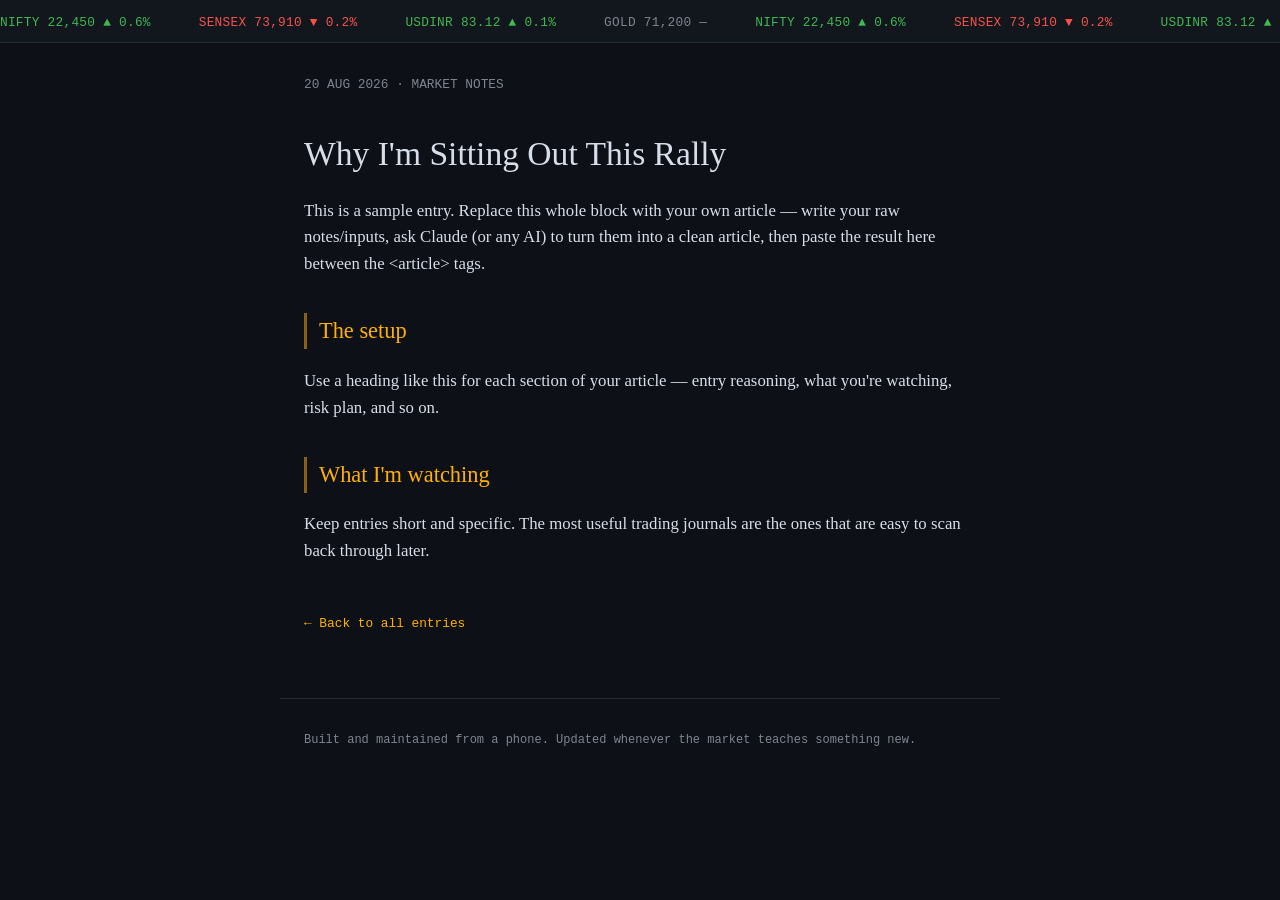
==== articles/first-entry.html @ 8c855058 "Initial site" ====
<!DOCTYPE html>
<html lang="en">
<head>
<meta charset="UTF-8">
<meta name="viewport" content="width=device-width, initial-scale=1.0">
<title>Why I'm Sitting Out This Rally — The Trading Desk</title>
<link rel="stylesheet" href="../style.css">
</head>
<body>

<div class="ticker-bar">
  <div class="ticker-track">
    <span class="up">NIFTY 22,450 ▲ 0.6%</span>
    <span class="down">SENSEX 73,910 ▼ 0.2%</span>
    <span class="up">USDINR 83.12 ▲ 0.1%</span>
    <span>GOLD 71,200 —</span>
    <span class="up">NIFTY 22,450 ▲ 0.6%</span>
    <span class="down">SENSEX 73,910 ▼ 0.2%</span>
    <span class="up">USDINR 83.12 ▲ 0.1%</span>
    <span>GOLD 71,200 —</span>
  </div>
</div>

<main>
  <article class="post">
    <span class="post-meta">20 AUG 2026 · MARKET NOTES</span>
    <h1>Why I'm Sitting Out This Rally</h1>

    <p>
      This is a sample entry. Replace this whole block with your own article —
      write your raw notes/inputs, ask Claude (or any AI) to turn them into a
      clean article, then paste the result here between the &lt;article&gt; tags.
    </p>

    <h2>The setup</h2>
    <p>
      Use a heading like this for each section of your article — entry reasoning,
      what you're watching, risk plan, and so on.
    </p>

    <h2>What I'm watching</h2>
    <p>
      Keep entries short and specific. The most useful trading journals are
      the ones that are easy to scan back through later.
    </p>

    <a class="back-link" href="../index.html">← Back to all entries</a>
  </article>
</main>

<footer>
  Built and maintained from a phone. Updated whenever the market teaches something new.
</footer>

</body>
</html>
---- style.css ----
:root {
  --bg: #0d1117;
  --bg-raised: #12161d;
  --ink: #d8dee9;
  --ink-dim: #7d8590;
  --amber: #ffb000;
  --amber-dim: #8a6111;
  --green: #3fb950;
  --red: #f85149;
  --rule: #232b36;
  --serif: Georgia, 'Times New Roman', serif;
  --mono: 'JetBrains Mono', 'Courier New', monospace;
}

* { box-sizing: border-box; }

body {
  margin: 0;
  background: var(--bg);
  color: var(--ink);
  font-family: var(--serif);
  line-height: 1.6;
}

/* --- Ticker header: the signature element --- */
.ticker-bar {
  background: var(--bg-raised);
  border-bottom: 1px solid var(--rule);
  overflow: hidden;
  white-space: nowrap;
  padding: 8px 0;
}

.ticker-track {
  display: inline-block;
  animation: scroll-ticker 40s linear infinite;
  font-family: var(--mono);
  font-size: 0.8rem;
  letter-spacing: 0.02em;
}

.ticker-track span {
  margin-right: 2.5rem;
  color: var(--ink-dim);
}

.ticker-track .up { color: var(--green); }
.ticker-track .down { color: var(--red); }

@keyframes scroll-ticker {
  0% { transform: translateX(0); }
  100% { transform: translateX(-50%); }
}

@media (prefers-reduced-motion: reduce) {
  .ticker-track { animation: none; }
}

header.masthead {
  max-width: 720px;
  margin: 0 auto;
  padding: 3rem 1.5rem 2rem;
  border-bottom: 1px solid var(--rule);
}

.eyebrow {
  font-family: var(--mono);
  font-size: 0.75rem;
  letter-spacing: 0.15em;
  text-transform: uppercase;
  color: var(--amber);
  margin: 0 0 0.75rem;
}

h1.title {
  font-size: 2.6rem;
  margin: 0 0 0.5rem;
  color: var(--ink);
  font-weight: 400;
}

.subtitle {
  color: var(--ink-dim);
  font-size: 1.05rem;
  margin: 0;
}

main {
  max-width: 720px;
  margin: 0 auto;
  padding: 2rem 1.5rem 4rem;
}

.entry {
  display: block;
  padding: 1.5rem 0;
  border-bottom: 1px solid var(--rule);
  text-decoration: none;
  color: inherit;
}

.entry:hover .entry-title { color: var(--amber); }

.entry-meta {
  font-family: var(--mono);
  font-size: 0.75rem;
  color: var(--ink-dim);
  letter-spacing: 0.05em;
}

.entry-title {
  font-size: 1.35rem;
  margin: 0.4rem 0 0.4rem;
  color: var(--ink);
  transition: color 0.15s ease;
}

.entry-excerpt {
  color: var(--ink-dim);
  font-size: 0.98rem;
  margin: 0;
}

article.post h1 {
  font-size: 2.1rem;
  font-weight: 400;
  margin-bottom: 0.3rem;
}

article.post .post-meta {
  font-family: var(--mono);
  font-size: 0.8rem;
  color: var(--ink-dim);
  margin-bottom: 2rem;
  display: block;
}

article.post p {
  font-size: 1.05rem;
}

article.post h2 {
  font-size: 1.4rem;
  font-weight: 400;
  color: var(--amber);
  margin-top: 2.2rem;
  border-left: 3px solid var(--amber-dim);
  padding-left: 0.75rem;
}

.back-link {
  display: inline-block;
  margin-top: 2rem;
  font-family: var(--mono);
  font-size: 0.8rem;
  color: var(--amber);
  text-decoration: none;
}

footer {
  max-width: 720px;
  margin: 0 auto;
  padding: 2rem 1.5rem 3rem;
  font-family: var(--mono);
  font-size: 0.75rem;
  color: var(--ink-dim);
  border-top: 1px solid var(--rule);
}
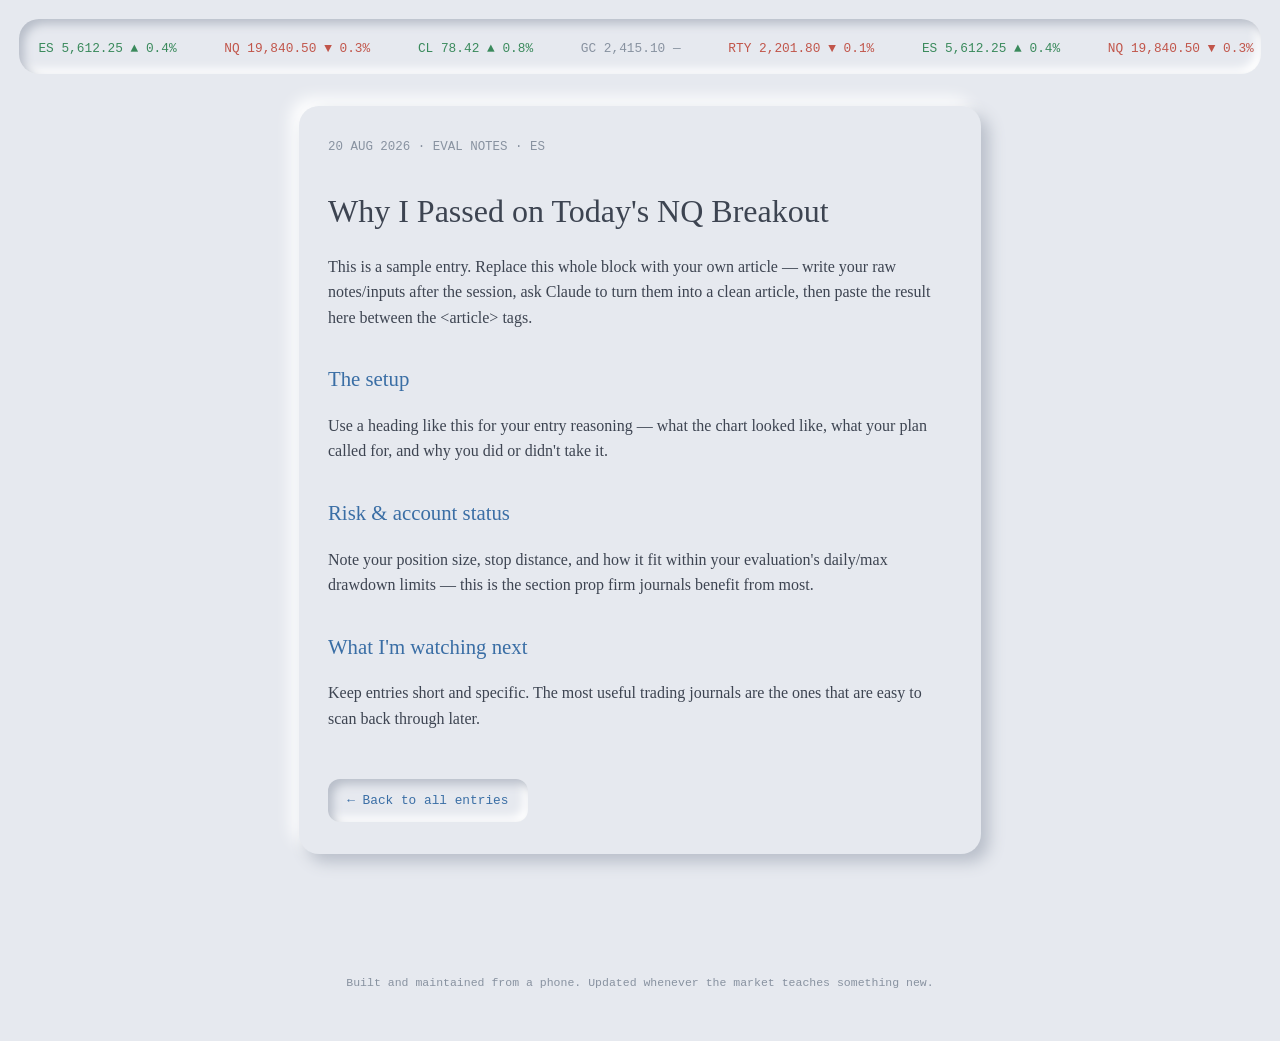
==== commit b582cf17: "Fix article page to futures content" ====
--- a/articles/first-entry.html
+++ b/articles/first-entry.html
@@ -3,48 +3,58 @@
 <head>
 <meta charset="UTF-8">
 <meta name="viewport" content="width=device-width, initial-scale=1.0">
-<title>Why I'm Sitting Out This Rally — The Trading Desk</title>
+<title>Why I Passed on Today's NQ Breakout — The Trading Desk</title>
 <link rel="stylesheet" href="../style.css">
 </head>
 <body>
 
-<div class="ticker-bar">
+<div class="ticker-bar pressed">
   <div class="ticker-track">
-    <span class="up">NIFTY 22,450 ▲ 0.6%</span>
-    <span class="down">SENSEX 73,910 ▼ 0.2%</span>
-    <span class="up">USDINR 83.12 ▲ 0.1%</span>
-    <span>GOLD 71,200 —</span>
-    <span class="up">NIFTY 22,450 ▲ 0.6%</span>
-    <span class="down">SENSEX 73,910 ▼ 0.2%</span>
-    <span class="up">USDINR 83.12 ▲ 0.1%</span>
-    <span>GOLD 71,200 —</span>
+    <span class="up">ES 5,612.25 ▲ 0.4%</span>
+    <span class="down">NQ 19,840.50 ▼ 0.3%</span>
+    <span class="up">CL 78.42 ▲ 0.8%</span>
+    <span>GC 2,415.10 —</span>
+    <span class="down">RTY 2,201.80 ▼ 0.1%</span>
+    <span class="up">ES 5,612.25 ▲ 0.4%</span>
+    <span class="down">NQ 19,840.50 ▼ 0.3%</span>
+    <span class="up">CL 78.42 ▲ 0.8%</span>
+    <span>GC 2,415.10 —</span>
+    <span class="down">RTY 2,201.80 ▼ 0.1%</span>
   </div>
 </div>
 
 <main>
-  <article class="post">
-    <span class="post-meta">20 AUG 2026 · MARKET NOTES</span>
-    <h1>Why I'm Sitting Out This Rally</h1>
+  <article class="post raised">
+    <span class="post-meta">20 AUG 2026 · EVAL NOTES · ES</span>
+    <h1>Why I Passed on Today's NQ Breakout</h1>
 
     <p>
       This is a sample entry. Replace this whole block with your own article —
-      write your raw notes/inputs, ask Claude (or any AI) to turn them into a
-      clean article, then paste the result here between the &lt;article&gt; tags.
+      write your raw notes/inputs after the session, ask Claude to turn them
+      into a clean article, then paste the result here between the
+      &lt;article&gt; tags.
     </p>
 
     <h2>The setup</h2>
     <p>
-      Use a heading like this for each section of your article — entry reasoning,
-      what you're watching, risk plan, and so on.
+      Use a heading like this for your entry reasoning — what the chart looked
+      like, what your plan called for, and why you did or didn't take it.
     </p>
 
-    <h2>What I'm watching</h2>
+    <h2>Risk & account status</h2>
+    <p>
+      Note your position size, stop distance, and how it fit within your
+      evaluation's daily/max drawdown limits — this is the section prop firm
+      journals benefit from most.
+    </p>
+
+    <h2>What I'm watching next</h2>
     <p>
       Keep entries short and specific. The most useful trading journals are
       the ones that are easy to scan back through later.
     </p>
 
-    <a class="back-link" href="../index.html">← Back to all entries</a>
+    <a class="back-link pressed" href="../index.html">← Back to all entries</a>
   </article>
 </main>
 
--- a/style.css
+++ b/style.css
@@ -1,13 +1,12 @@
 :root {
-  --bg: #0d1117;
-  --bg-raised: #12161d;
-  --ink: #d8dee9;
-  --ink-dim: #7d8590;
-  --amber: #ffb000;
-  --amber-dim: #8a6111;
-  --green: #3fb950;
-  --red: #f85149;
-  --rule: #232b36;
+  --bg: #e6e9ef;
+  --text: #3d4451;
+  --text-dim: #8892a0;
+  --accent: #3a6ea5;
+  --up: #3a8a5c;
+  --down: #c1554a;
+  --shadow-light: #ffffff;
+  --shadow-dark: #b8bec9;
   --serif: Georgia, 'Times New Roman', serif;
   --mono: 'JetBrains Mono', 'Courier New', monospace;
 }
@@ -17,18 +16,32 @@
 body {
   margin: 0;
   background: var(--bg);
-  color: var(--ink);
+  color: var(--text);
   font-family: var(--serif);
   line-height: 1.6;
 }
 
-/* --- Ticker header: the signature element --- */
+/* Neomorphic raised surface */
+.raised {
+  background: var(--bg);
+  border-radius: 20px;
+  box-shadow: 8px 8px 16px var(--shadow-dark),
+              -8px -8px 16px var(--shadow-light);
+}
+
+/* Neomorphic pressed/inset surface */
+.pressed {
+  background: var(--bg);
+  border-radius: 20px;
+  box-shadow: inset 5px 5px 10px var(--shadow-dark),
+              inset -5px -5px 10px var(--shadow-light);
+}
+
 .ticker-bar {
-  background: var(--bg-raised);
-  border-bottom: 1px solid var(--rule);
+  margin: 1.2rem 1.2rem 0;
+  padding: 0.9rem 1.2rem;
   overflow: hidden;
   white-space: nowrap;
-  padding: 8px 0;
 }
 
 .ticker-track {
@@ -36,133 +49,165 @@
   animation: scroll-ticker 40s linear infinite;
   font-family: var(--mono);
   font-size: 0.8rem;
-  letter-spacing: 0.02em;
-}
-
-.ticker-track span {
-  margin-right: 2.5rem;
-  color: var(--ink-dim);
-}
-
-.ticker-track .up { color: var(--green); }
-.ticker-track .down { color: var(--red); }
+}
+
+.ticker-track span { margin-right: 2.5rem; color: var(--text-dim); }
+.ticker-track .up { color: var(--up); }
+.ticker-track .down { color: var(--down); }
 
 @keyframes scroll-ticker {
   0% { transform: translateX(0); }
   100% { transform: translateX(-50%); }
 }
-
 @media (prefers-reduced-motion: reduce) {
   .ticker-track { animation: none; }
 }
 
 header.masthead {
   max-width: 720px;
-  margin: 0 auto;
-  padding: 3rem 1.5rem 2rem;
-  border-bottom: 1px solid var(--rule);
+  margin: 2rem auto 1.5rem;
+  padding: 2.2rem 1.8rem;
 }
 
 .eyebrow {
   font-family: var(--mono);
-  font-size: 0.75rem;
+  font-size: 0.72rem;
   letter-spacing: 0.15em;
   text-transform: uppercase;
-  color: var(--amber);
+  color: var(--accent);
   margin: 0 0 0.75rem;
 }
 
 h1.title {
-  font-size: 2.6rem;
+  font-size: 2.4rem;
   margin: 0 0 0.5rem;
-  color: var(--ink);
   font-weight: 400;
 }
 
 .subtitle {
-  color: var(--ink-dim);
-  font-size: 1.05rem;
+  color: var(--text-dim);
+  font-size: 1.02rem;
   margin: 0;
 }
 
+.progress-panel {
+  max-width: 720px;
+  margin: 0 auto 2rem;
+  padding: 1.8rem;
+}
+
+.progress-grid {
+  display: grid;
+  grid-template-columns: repeat(auto-fit, minmax(150px, 1fr));
+  gap: 1rem;
+}
+
+.progress-item {
+  padding: 1rem;
+  display: flex;
+  flex-direction: column;
+  gap: 0.3rem;
+}
+
+.progress-label {
+  font-family: var(--mono);
+  font-size: 0.68rem;
+  letter-spacing: 0.08em;
+  text-transform: uppercase;
+  color: var(--text-dim);
+}
+
+.progress-value {
+  font-family: var(--mono);
+  font-size: 1.15rem;
+  color: var(--accent);
+  font-weight: 600;
+}
+
 main {
   max-width: 720px;
   margin: 0 auto;
-  padding: 2rem 1.5rem 4rem;
+  padding: 0 1.2rem 4rem;
 }
 
 .entry {
   display: block;
-  padding: 1.5rem 0;
-  border-bottom: 1px solid var(--rule);
+  padding: 1.4rem 1.6rem;
+  margin-bottom: 1.1rem;
   text-decoration: none;
   color: inherit;
-}
-
-.entry:hover .entry-title { color: var(--amber); }
+  transition: box-shadow 0.2s ease;
+}
+
+.entry:active {
+  box-shadow: inset 5px 5px 10px var(--shadow-dark),
+              inset -5px -5px 10px var(--shadow-light);
+}
 
 .entry-meta {
   font-family: var(--mono);
-  font-size: 0.75rem;
-  color: var(--ink-dim);
+  font-size: 0.72rem;
+  color: var(--text-dim);
   letter-spacing: 0.05em;
 }
 
 .entry-title {
-  font-size: 1.35rem;
+  font-size: 1.3rem;
   margin: 0.4rem 0 0.4rem;
-  color: var(--ink);
-  transition: color 0.15s ease;
+  font-weight: 400;
+  color: var(--text);
 }
 
 .entry-excerpt {
-  color: var(--ink-dim);
-  font-size: 0.98rem;
+  color: var(--text-dim);
+  font-size: 0.96rem;
   margin: 0;
 }
 
+article.post {
+  max-width: 720px;
+  margin: 2rem auto;
+  padding: 2rem 1.8rem;
+}
+
 article.post h1 {
-  font-size: 2.1rem;
+  font-size: 2rem;
   font-weight: 400;
   margin-bottom: 0.3rem;
 }
 
 article.post .post-meta {
   font-family: var(--mono);
-  font-size: 0.8rem;
-  color: var(--ink-dim);
-  margin-bottom: 2rem;
+  font-size: 0.78rem;
+  color: var(--text-dim);
+  margin-bottom: 1.8rem;
   display: block;
 }
 
-article.post p {
-  font-size: 1.05rem;
-}
-
 article.post h2 {
-  font-size: 1.4rem;
-  font-weight: 400;
-  color: var(--amber);
-  margin-top: 2.2rem;
-  border-left: 3px solid var(--amber-dim);
-  padding-left: 0.75rem;
+  font-size: 1.3rem;
+  font-weight: 500;
+  color: var(--accent);
+  margin-top: 2rem;
 }
 
 .back-link {
   display: inline-block;
   margin-top: 2rem;
+  padding: 0.7rem 1.2rem;
   font-family: var(--mono);
   font-size: 0.8rem;
-  color: var(--amber);
+  color: var(--accent);
   text-decoration: none;
+  border-radius: 12px;
 }
 
 footer {
   max-width: 720px;
   margin: 0 auto;
-  padding: 2rem 1.5rem 3rem;
-  font-family: var(--mono);
-  font-size: 0.75rem;
-  color: var(--ink-dim);
-  border-top: 1px solid var(--rule);
-}
+  padding: 1.5rem 1.8rem 3rem;
+  font-family: var(--mono);
+  font-size: 0.72rem;
+  color: var(--text-dim);
+  text-align: center;
+}
